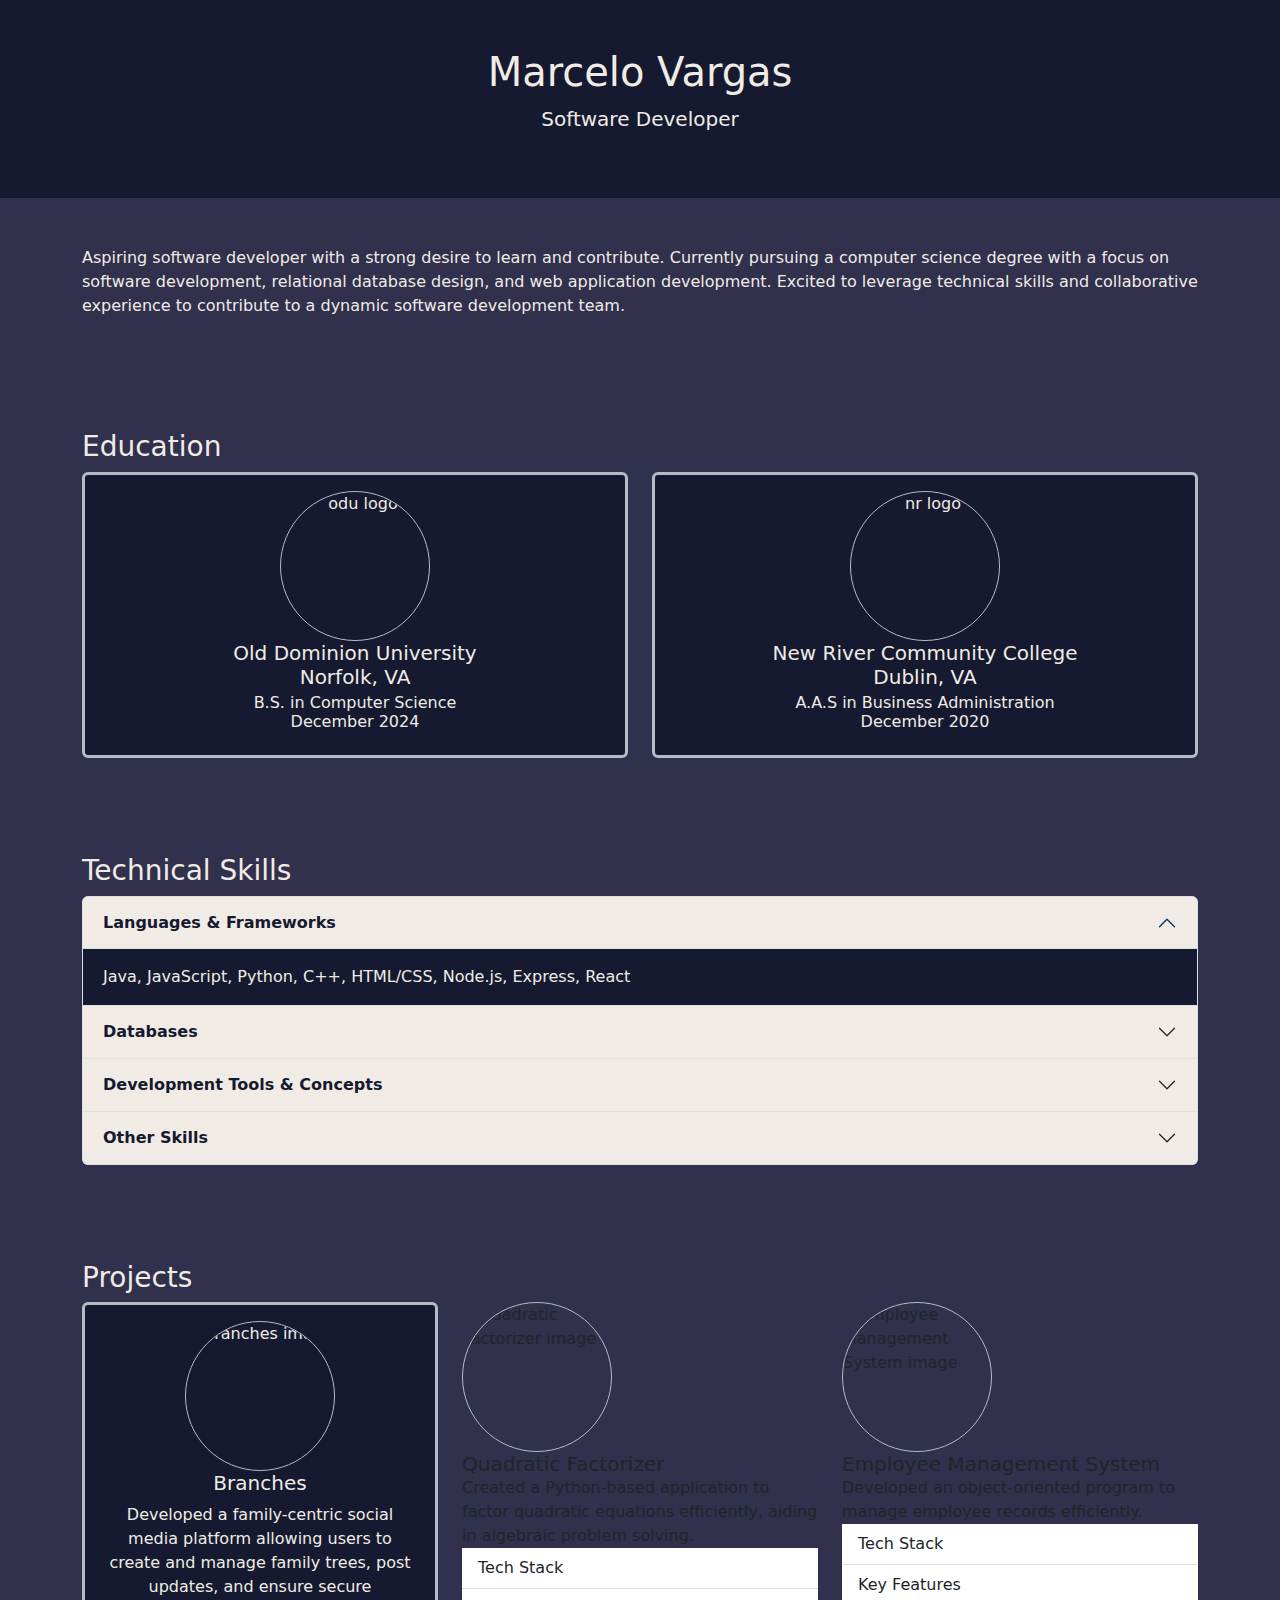
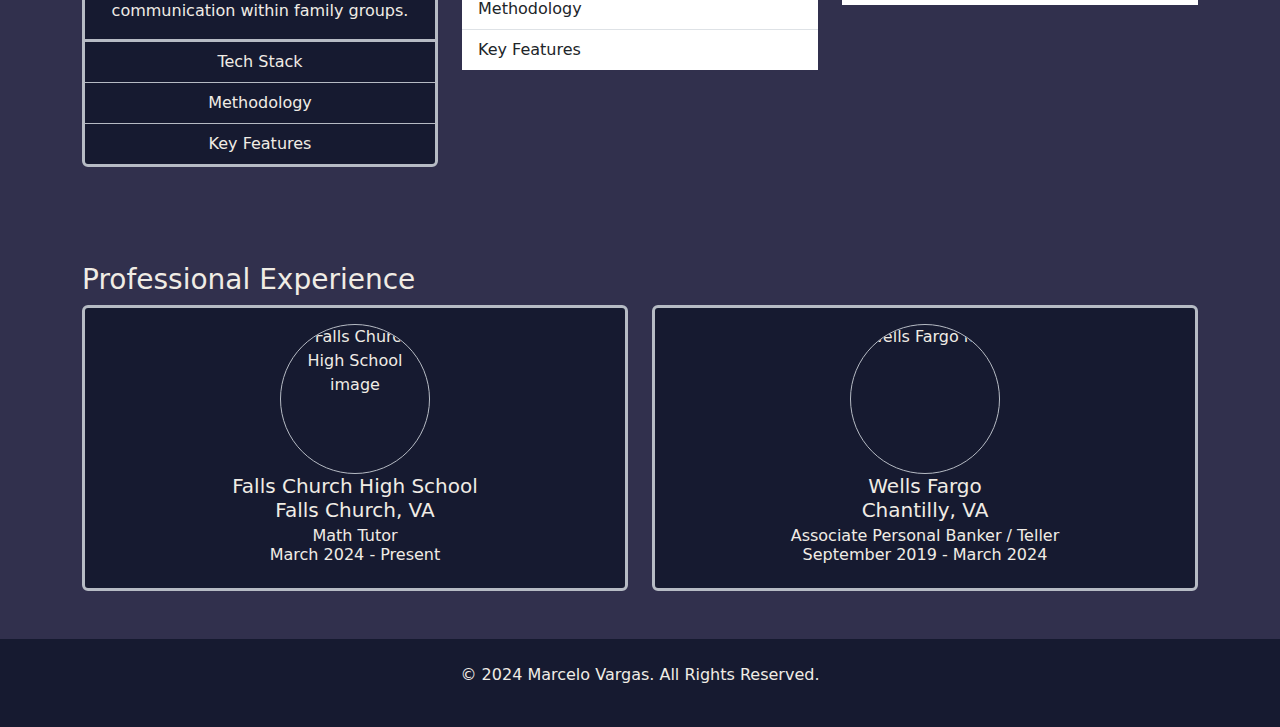
==== index.html @ 71ddfe41 "Add more of resume" ====
<!DOCTYPE html>
<html lang="en">
<head>
	<meta charset="UTF-8">
	<meta name="viewport" content="width=device-width, initial-scale=1.0">
	<title>Marcelo Vargas | Resume</title>
	<link href="https://cdn.jsdelivr.net/npm/bootstrap@5.3.0/dist/css/bootstrap.min.css" rel="stylesheet">
	<link rel="stylesheet" href="styles.css">
</head>
<body>

	<!--Header-->
	<header class="bg-dark-navy text-center py-5">
		<div class="container">
			<h1>Marcelo Vargas</h1>
			<p class="lead text-light-cream">Software Developer</p>
		</div>
	</header>

	<!--About Me-->
	<section id = "about" class = "bg-dark-gray-blue py-5">
		<div class = "container text-deep-blue">
			<p class = "text-light-cream">
				Aspiring software developer with a strong desire to learn and contribute.
				 Currently pursuing a computer science degree with a focus on software 
				 development, relational database design, and web application development. 
				 Excited to leverage technical skills and collaborative experience to 
				 contribute to a dynamic software development team.
			</p>
		</div>
	</section>

	<!--Education-->
	<section id = "Education" class = "bg-dark-gray-blue py-5">
		<div class = "container">
			<h3>Education</h3>
			<div class = "row">
				<div class = "col-md-6">
					<div class = "card card-border bg-dark-navy text-light-cream text-center">
						<div class = "card-body">
							<img src="assets/old-dominion.png.jpeg" class="circular-crop" alt="odu logo">
							<h5 class="card-title">Old Dominion University<br>Norfolk, VA</h5>
							<h6 class="card-subtitle mb-2">B.S. in Computer Science<br>December 2024</h6>
						</div>
					</div>
				</div>

				<div class = "col-md-6">
					<div class = "card card-border bg-dark-navy text-light-cream text-center">
						<div class = "card-body">
							<img src="assets/new-river.png" class="circular-crop" alt="nr logo">
							<h5 class="card-title">New River Community College<br>Dublin, VA</h5>
							<h6 class="card-subtitle mb-2">A.A.S in Business Administration<br>December 2020</h6>
						</div>
					</div>
				</div>

			</div>
		</div>
	</section>

	<!--Technical Skills-->
	<section id = "Technical Skills" class = "bg-dark-gray-blue py-5">
		<div class = "container">
			<h3>Technical Skills</h3>
			<div class="accordion" id="skillsAccordion">
				<!-- Accordion Item 1 -->
				<div class="accordion-item">
					<h2 class="accordion-header" id="headingLanguages">
						<button class="accordion-button" type="button" data-bs-toggle="collapse" data-bs-target="#collapseLanguages" aria-expanded="true" aria-controls="collapseLanguages">
							<strong>Languages & Frameworks</strong>
						</button>
					</h2>
				  <div id="collapseLanguages" class="accordion-collapse collapse show" aria-labelledby="headingLanguages">
					<div class="accordion-body">
					  Java, JavaScript, Python, C++, HTML/CSS, Node.js, Express, React
					</div>
				  </div>
				</div>
			  
				<!-- Accordion Item 2 -->
				<div class="accordion-item">
				  <h2 class="accordion-header" id="headingDatabases">
					<button class="accordion-button collapsed" type="button" data-bs-toggle="collapse" data-bs-target="#collapseDatabases" aria-expanded="false" aria-controls="collapseDatabases">
					  <strong>Databases</strong>
					</button>
				  </h2>
				  <div id="collapseDatabases" class="accordion-collapse collapse" aria-labelledby="headingDatabases">
					<div class="accordion-body">
					  SQL, PostgreSQL, Relational Database Design
					</div>
				  </div>
				</div>
			  
				<!-- Accordion Item 3 -->
				<div class="accordion-item">
				  <h2 class="accordion-header" id="headingTools">
					<button class="accordion-button collapsed" type="button" data-bs-toggle="collapse" data-bs-target="#collapseTools" aria-expanded="false" aria-controls="collapseTools">
					  <strong>Development Tools & Concepts</strong>
					</button>
				  </h2>
				  <div id="collapseTools" class="accordion-collapse collapse" aria-labelledby="headingTools">
					<div class="accordion-body">
					  Git, API Development, CRUD Operations, Object-Oriented Programming, Agile Development Process, Test Driven Development
					</div>
				  </div>
				</div>
			  
				<!-- Accordion Item 4 -->
				<div class="accordion-item">
				  <h2 class="accordion-header" id="headingOtherSkills">
					<button class="accordion-button collapsed" type="button" data-bs-toggle="collapse" data-bs-target="#collapseOtherSkills" aria-expanded="false" aria-controls="collapseOtherSkills">
					  <strong>Other Skills</strong>
					</button>
				  </h2>
				  <div id="collapseOtherSkills" class="accordion-collapse collapse" aria-labelledby="headingOtherSkills">
					<div class="accordion-body">
					  Data Structures & Algorithms, Software Design Patterns
					</div>
				  </div>
				</div>
			  </div>
			  
		</div>



	</section>

	<!--Projects-->
	<section id = "Projects" class = "bg-dark-gray-blue py-5">
		<div class = "container">
			<h3>Projects</h3>
			<div class = "row">
				<div class = "col-md-4">
					<div class="card bg-dark-navy card-border text-light-cream text-center">
						<div class="card-body">
							<img src="..." class = "circular-crop" alt="Branches image">
							<h5 class="card-title">Branches</h5>
							<p class="card-text">Developed a family-centric social media platform 
							allowing users to create and manage family trees, post updates, and 
							ensure secure communication within family groups.</p>
						</div>
						<ul class="list-group list-group-flush">
							<li class="list-group-item bg-dark-navy card-border text-light-cream">Tech Stack</li>
							<li class="list-group-item bg-dark-navy card-border text-light-cream">Methodology</li>
							<li class="list-group-item bg-dark-navy card-border text-light-cream">Key Features</li>
						</ul>
					</div>
				</div>

				<div class = "col-md-4">
					<img src="..." class="card-img-top circular-crop" alt="Quadratic Factorizer image">
					<div class="card-body">
						<h5 class="card-title">Quadratic Factorizer</h5>
						<p class="card-text">Created a Python-based application to factor quadratic 
						equations efficiently, aiding in algebraic problem solving.</p>
					</div>
					<ul class="list-group list-group-flush">
						<li class="list-group-item">Tech Stack</li>
						<li class="list-group-item">Methodology</li>
						<li class="list-group-item">Key Features</li>
					</ul>
				</div>

				<div class = "col-md-4">
					<img src="..." class="card-img-top circular-crop" alt="Employee Management System image">
					<div class="card-body">
						<h5 class="card-title">Employee Management System</h5>
						<p class="card-text">Developed an object-oriented program to manage employee records 
						efficiently.</p>
					</div>
					<ul class="list-group list-group-flush">
						<li class="list-group-item">Tech Stack</li>
						<li class="list-group-item">Key Features</li>
					</ul>
				</div>

			</div>
		</div>
	</section>

	<!--Professional Experience-->
	<section id = "Professional Experience" class = "bg-dark-gray-blue py-5">
		<div class = "container">
			<h3>Professional Experience</h3>
			<div class = "row">
				<div class = "col-md-6">
					<div class = "card card-border bg-dark-navy text-light-cream text-center">
						<div class = "card-body">
							<img src="assets/falls-church.jpg" class="circular-crop" alt="Falls Church High School image">
							<h5 class="card-title">Falls Church High School<br>Falls Church, VA</h5>
							<h6 class="card-subtitle mb-2">Math Tutor<br>March 2024 - Present</h6>
						</div>
					</div>
				</div>

				<div class = "col-md-6">
					<div class = "card card-border bg-dark-navy text-light-cream text-center">
						<div class = "card-body">
							<img src="assets/wells-fargo.svg.png" class="circular-crop" alt="Wells Fargo logo">
							<h5 class="card-title">Wells Fargo<br>Chantilly, VA</h5>
							<h6 class="card-subtitle mb-2">Associate Personal Banker / Teller<br>September 2019 - March 2024</h6>
						</div>
					</div>
				</div>

			</div>
		</div>
	</section>

	<!--Additional Skills-->

	<!-- Footer -->
	<footer class=" bg-dark-navy text-light-cream text-center py-4">
		<p>&copy; 2024 Marcelo Vargas. All Rights Reserved.</p>
	</footer>

	<script src="https://cdn.jsdelivr.net/npm/bootstrap@5.3.0/dist/js/bootstrap.bundle.min.js"></script>
</body>
</html>
---- styles.css ----
:root {
  --dark-navy: #161A30;
  --dark-gray-blue: #31304D;
  --soft-gray: #B6BBC4;
  --light-cream: #F0ECE5;
}

/* Background Colors */
.bg-dark-navy { background-color: var(--dark-navy) !important; }
.bg-dark-gray-blue { background-color: var(--dark-gray-blue) !important; }

/* Text Colors */
.text-soft-gray { color: var(--soft-gray) !important; }
.text-light-cream { color: var(--light-cream) !important; }

/* Border Colors */
.border-soft-gray { border-color: var(--soft-gray) !important; }

/* Buttons */
.btn-dark-navy {
  background-color: var(--dark-navy);
  color: var(--light-cream);
  border: none;
}
.btn-dark-navy:hover {
  background-color: var(--dark-gray-blue);
  color: var(--light-cream);
}


.circular-crop {
  width: 150px; /* Set the desired size */
  height: 150px; /* Must match the width for a circle */
  border-radius: 50%; /* Makes it circular */
  overflow: hidden; /* Ensures the cropped part is hidden */
  object-fit: cover; /* Makes the image fill the container proportionally */
  display: inline-block; /* Ensures proper alignment */
  border: 1px solid #B6BBC4;
}

.card-border {
  border: 3px solid #B6BBC4;
}

h1 {
  color: var(--light-cream)
}

h3 {
  color: var(--light-cream);
}

/* Inactive accordion header (collapsed) */
.accordion-button.collapsed {
  background-color: var(--light-cream); /* Dark gray-blue */
  color: var(--dark-navy); /* Light cream for text */
  border: none;
}

/* Active accordion header (expanded) */
.accordion-button:not(.collapsed) {
  background-color: var(--light-cream); /* Soft gray */
  color: var(--dark-navy); /* Dark navy for contrast */
  border: none;
}

/* Accordion content (body) background */
.accordion-collapse {
  background-color: var(--dark-navy); /* Dark navy */
}

/* Accordion body text styling */
.accordion-body {
  color: var(--light-cream); /* Light cream for text */
}
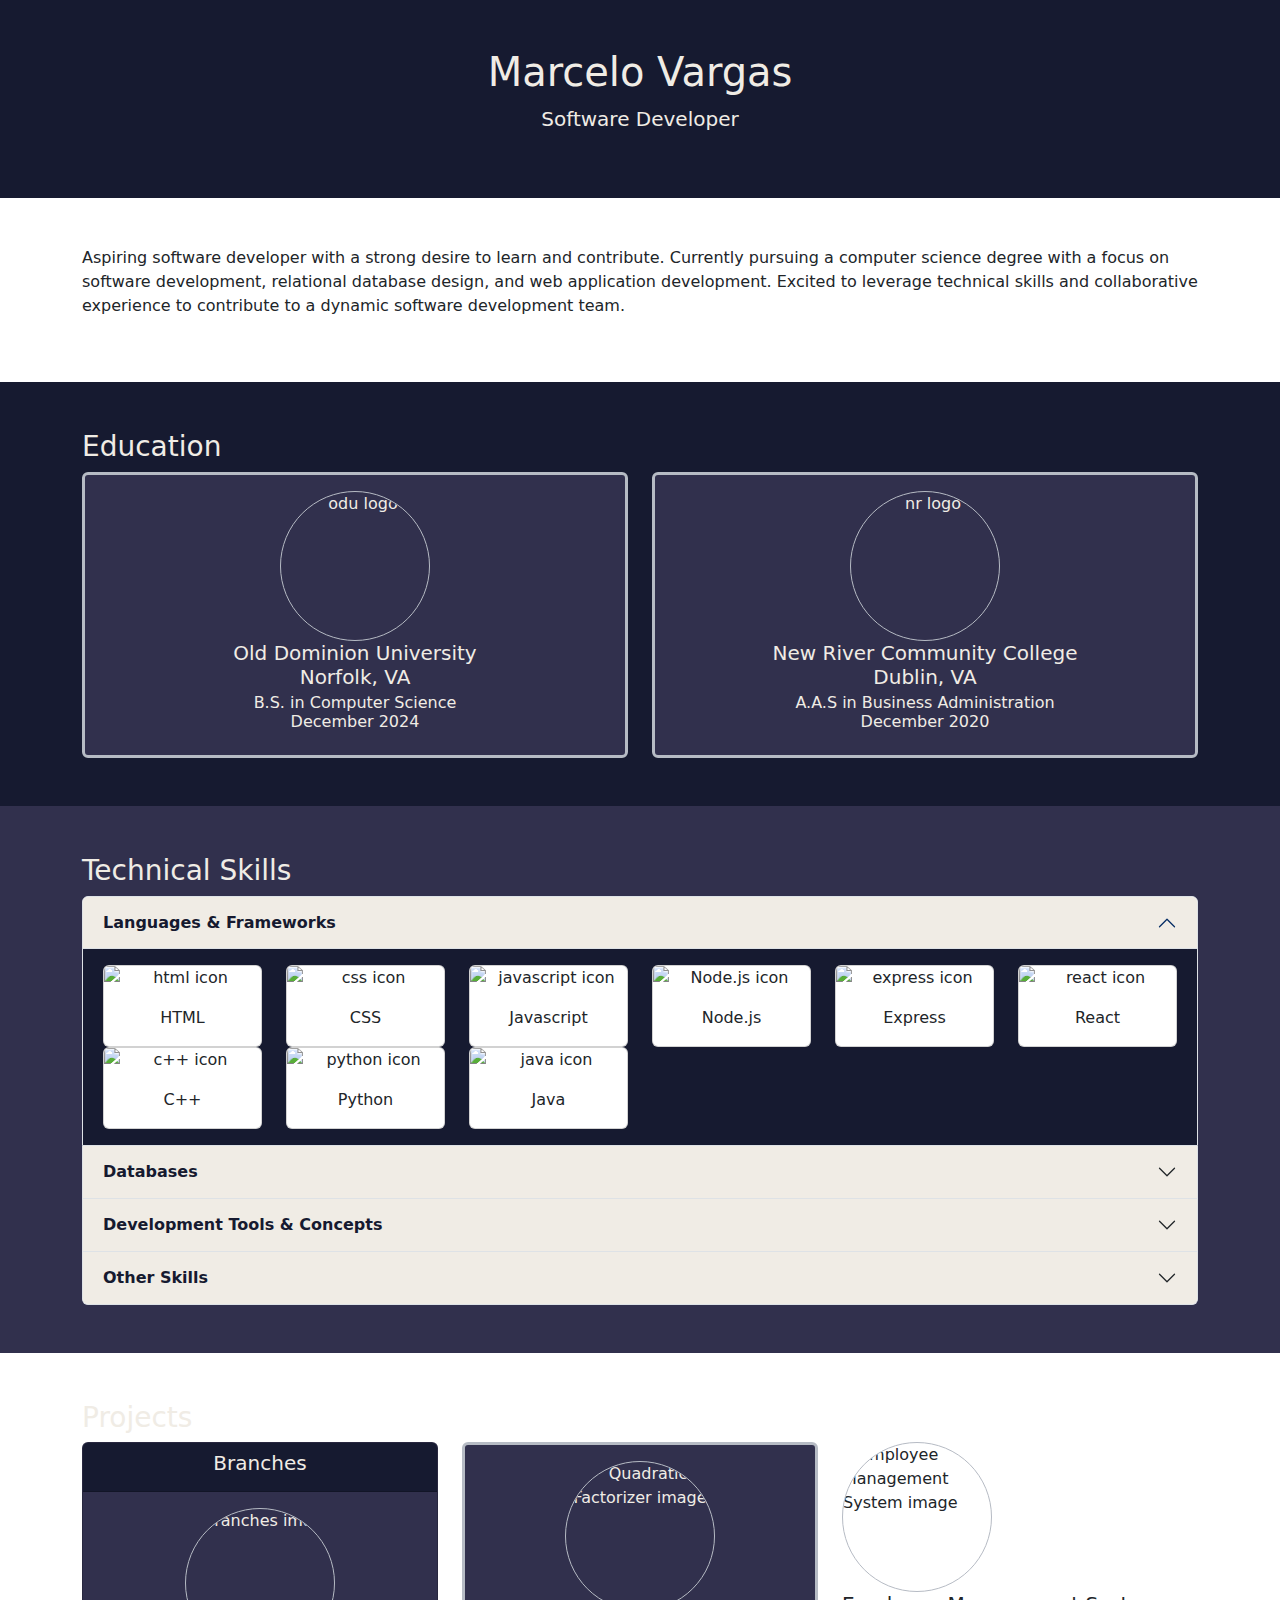
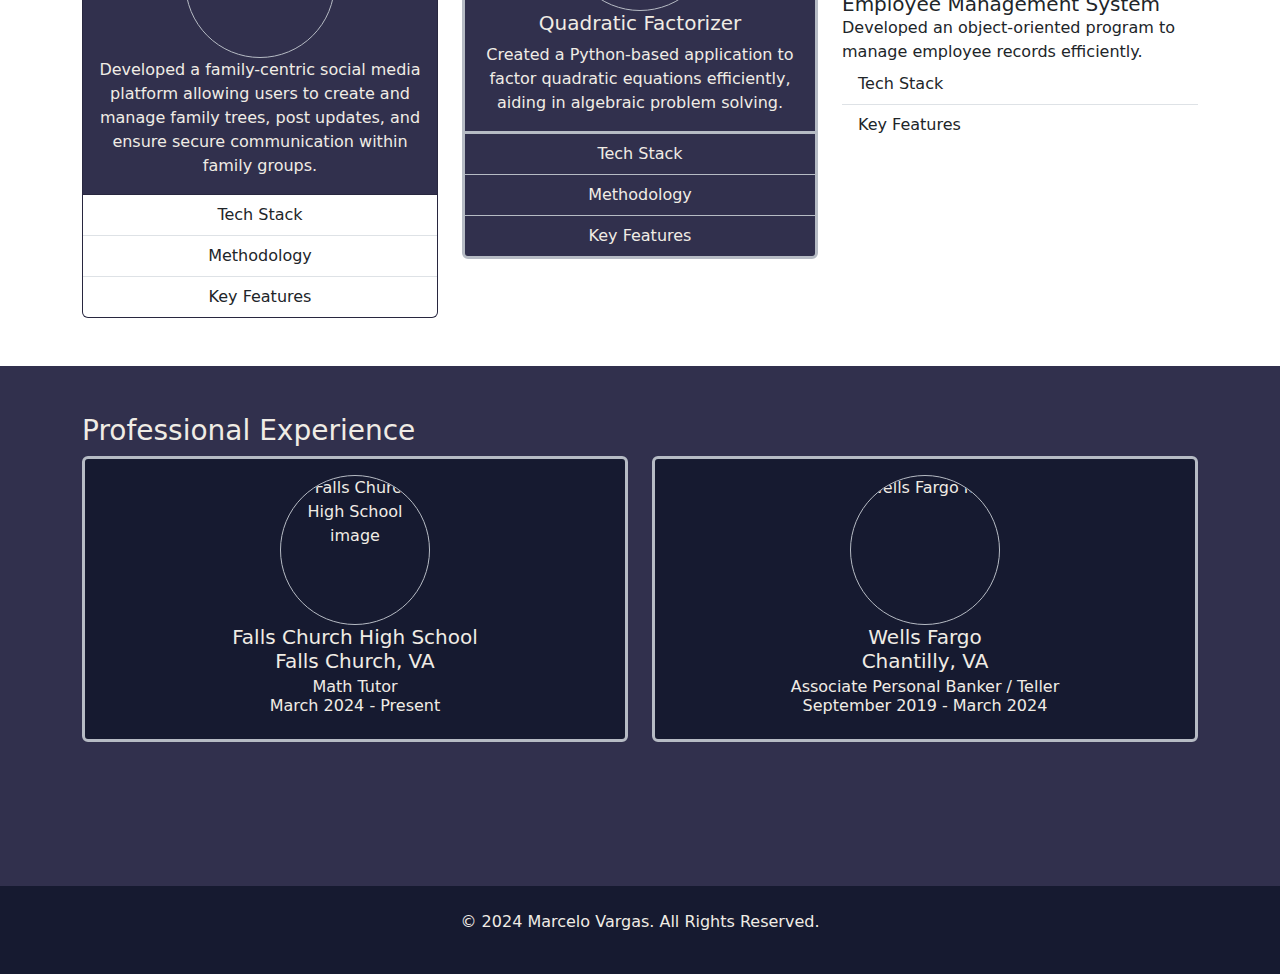
==== commit b3aa0a7c: "Test col for working on mobile" ====
--- a/index.html
+++ b/index.html
@@ -18,9 +18,9 @@
 	</header>
 
 	<!--About Me-->
-	<section id = "about" class = "bg-dark-gray-blue py-5">
-		<div class = "container text-deep-blue">
-			<p class = "text-light-cream">
+	<section id = "about" class = "bg-light-cream py-5">
+		<div class = "container">
+			<p class = "text-dark-navy">
 				Aspiring software developer with a strong desire to learn and contribute.
 				 Currently pursuing a computer science degree with a focus on software 
 				 development, relational database design, and web application development. 
@@ -31,12 +31,12 @@
 	</section>
 
 	<!--Education-->
-	<section id = "Education" class = "bg-dark-gray-blue py-5">
+	<section id = "Education" class = "bg-dark-navy py-5">
 		<div class = "container">
 			<h3>Education</h3>
 			<div class = "row">
 				<div class = "col-md-6">
-					<div class = "card card-border bg-dark-navy text-light-cream text-center">
+					<div class = "card card-border bg-dark-gray-blue text-light-cream text-center">
 						<div class = "card-body">
 							<img src="assets/old-dominion.png.jpeg" class="circular-crop" alt="odu logo">
 							<h5 class="card-title">Old Dominion University<br>Norfolk, VA</h5>
@@ -46,7 +46,7 @@
 				</div>
 
 				<div class = "col-md-6">
-					<div class = "card card-border bg-dark-navy text-light-cream text-center">
+					<div class = "card card-border bg-dark-gray-blue text-light-cream text-center">
 						<div class = "card-body">
 							<img src="assets/new-river.png" class="circular-crop" alt="nr logo">
 							<h5 class="card-title">New River Community College<br>Dublin, VA</h5>
@@ -72,8 +72,83 @@
 						</button>
 					</h2>
 				  <div id="collapseLanguages" class="accordion-collapse collapse show" aria-labelledby="headingLanguages">
-					<div class="accordion-body">
-					  Java, JavaScript, Python, C++, HTML/CSS, Node.js, Express, React
+					<div class="accordion-body text-center">
+						<div class = "row">
+							<div class = "col-2">
+								<div class="card h-100">
+									<img src="assets/html.webp" class="card-img-top" alt="html icon">
+									<div class="card-body">
+									  <p class="card-text">HTML</p>
+									</div>
+								  </div>
+							</div>
+							<div class = "col-2">
+								<div class="card h-100">
+									<img src="assets/css.png" class="card-img-top" alt="css icon">
+									<div class="card-body">
+									  <p class="card-text">CSS</p>
+									</div>
+								  </div>
+							</div>
+							<div class = "col-2">
+								<div class="card h-100">
+									<img src="assets/javascript.webp" class="card-img-top" alt="javascript icon">
+									<div class="card-body">
+									  <p class="card-text">Javascript</p>
+									</div>
+								  </div>
+							</div>
+							<div class = "col-2">
+								<div class="card h-100">
+									<img src="assets/node-js.webp" class="card-img-top" alt="Node.js icon">
+									<div class="card-body">
+									  <p class="card-text">Node.js</p>
+									</div>
+								  </div>
+							</div>
+							<div class = "col-2">
+								<div class="card h-100">
+									<img src="assets/express-js.png" class="card-img-top" alt="express icon">
+									<div class="card-body">
+									  <p class="card-text">Express</p>
+									</div>
+								  </div>
+							</div>
+							<div class = "col-2">
+								<div class="card h-100">
+									<img src="assets/react.svg.png" class="card-img-top" alt="react icon">
+									<div class="card-body">
+									  <p class="card-text">React</p>
+									</div>
+								  </div>
+							</div>
+						</div>
+						<div class = "row">
+							<div class = "col-2">
+								<div class="card h-100">
+									<img src="assets/cpp.png" class="card-img-top" alt="c++ icon">
+									<div class="card-body">
+									  <p class="card-text">C++</p>
+									</div>
+								  </div>
+							</div>
+							<div class = "col-2">
+								<div class="card h-100">
+									<img src="assets/python.webp" class="card-img-top" alt="python icon">
+									<div class="card-body">
+									  <p class="card-text">Python</p>
+									</div>
+								  </div>
+							</div>
+							<div class = "col-2">
+								<div class="card h-100">
+									<img src="assets/java.png" class="card-img-top" alt="java icon">
+									<div class="card-body">
+									  <p class="card-text">Java</p>
+									</div>
+								  </div>
+							</div>
+						</div>
 					</div>
 				  </div>
 				</div>
@@ -128,39 +203,42 @@
 	</section>
 
 	<!--Projects-->
-	<section id = "Projects" class = "bg-dark-gray-blue py-5">
-		<div class = "container">
-			<h3>Projects</h3>
+	<section id = "Projects" class = "bg-light-cream py-5">
+		<div class = "container">
+			<h3 class = "project-h3">Projects</h3>
 			<div class = "row">
 				<div class = "col-md-4">
-					<div class="card bg-dark-navy card-border text-light-cream text-center">
+					<div class="card bg-dark-gray-blue text-light-cream text-center">
+						<div class="card-header bg-dark-navy"><h5 class="card-title">Branches</h5></div>
 						<div class="card-body">
 							<img src="..." class = "circular-crop" alt="Branches image">
-							<h5 class="card-title">Branches</h5>
 							<p class="card-text">Developed a family-centric social media platform 
 							allowing users to create and manage family trees, post updates, and 
 							ensure secure communication within family groups.</p>
 						</div>
 						<ul class="list-group list-group-flush">
-							<li class="list-group-item bg-dark-navy card-border text-light-cream">Tech Stack</li>
-							<li class="list-group-item bg-dark-navy card-border text-light-cream">Methodology</li>
-							<li class="list-group-item bg-dark-navy card-border text-light-cream">Key Features</li>
+							<li class="list-group-item">Tech Stack</li>
+							<li class="list-group-item">Methodology</li>
+							<li class="list-group-item">Key Features</li>
 						</ul>
 					</div>
 				</div>
 
 				<div class = "col-md-4">
-					<img src="..." class="card-img-top circular-crop" alt="Quadratic Factorizer image">
-					<div class="card-body">
-						<h5 class="card-title">Quadratic Factorizer</h5>
-						<p class="card-text">Created a Python-based application to factor quadratic 
-						equations efficiently, aiding in algebraic problem solving.</p>
-					</div>
-					<ul class="list-group list-group-flush">
-						<li class="list-group-item">Tech Stack</li>
-						<li class="list-group-item">Methodology</li>
-						<li class="list-group-item">Key Features</li>
-					</ul>
+					<div class="card bg-dark-gray-blue card-border text-light-cream text-center">
+						<div class="card-body">
+							<img src="..." class="circular-crop" alt="Quadratic Factorizer image">
+							<h5 class="card-title">Quadratic Factorizer</h5>
+							<p class="card-text">Created a Python-based application to factor quadratic 
+							equations efficiently, aiding in algebraic problem solving.</p>
+						</div>
+						<ul class="list-group list-group-flush">
+							<li class="list-group-item bg-dark-gray-blue card-border text-light-cream">Tech Stack</li>
+							<li class="list-group-item bg-dark-gray-blue card-border text-light-cream">Methodology</li>
+							<li class="list-group-item bg-dark-gray-blue card-border text-light-cream">Key Features</li>
+						</ul>
+					</div>
+					
 				</div>
 
 				<div class = "col-md-4">
@@ -210,6 +288,9 @@
 	</section>
 
 	<!--Additional Skills-->
+	<section id = "Additional Skills" class = "bg-dark-gray-blue py-5">
+
+	</section>
 
 	<!-- Footer -->
 	<footer class=" bg-dark-navy text-light-cream text-center py-4">
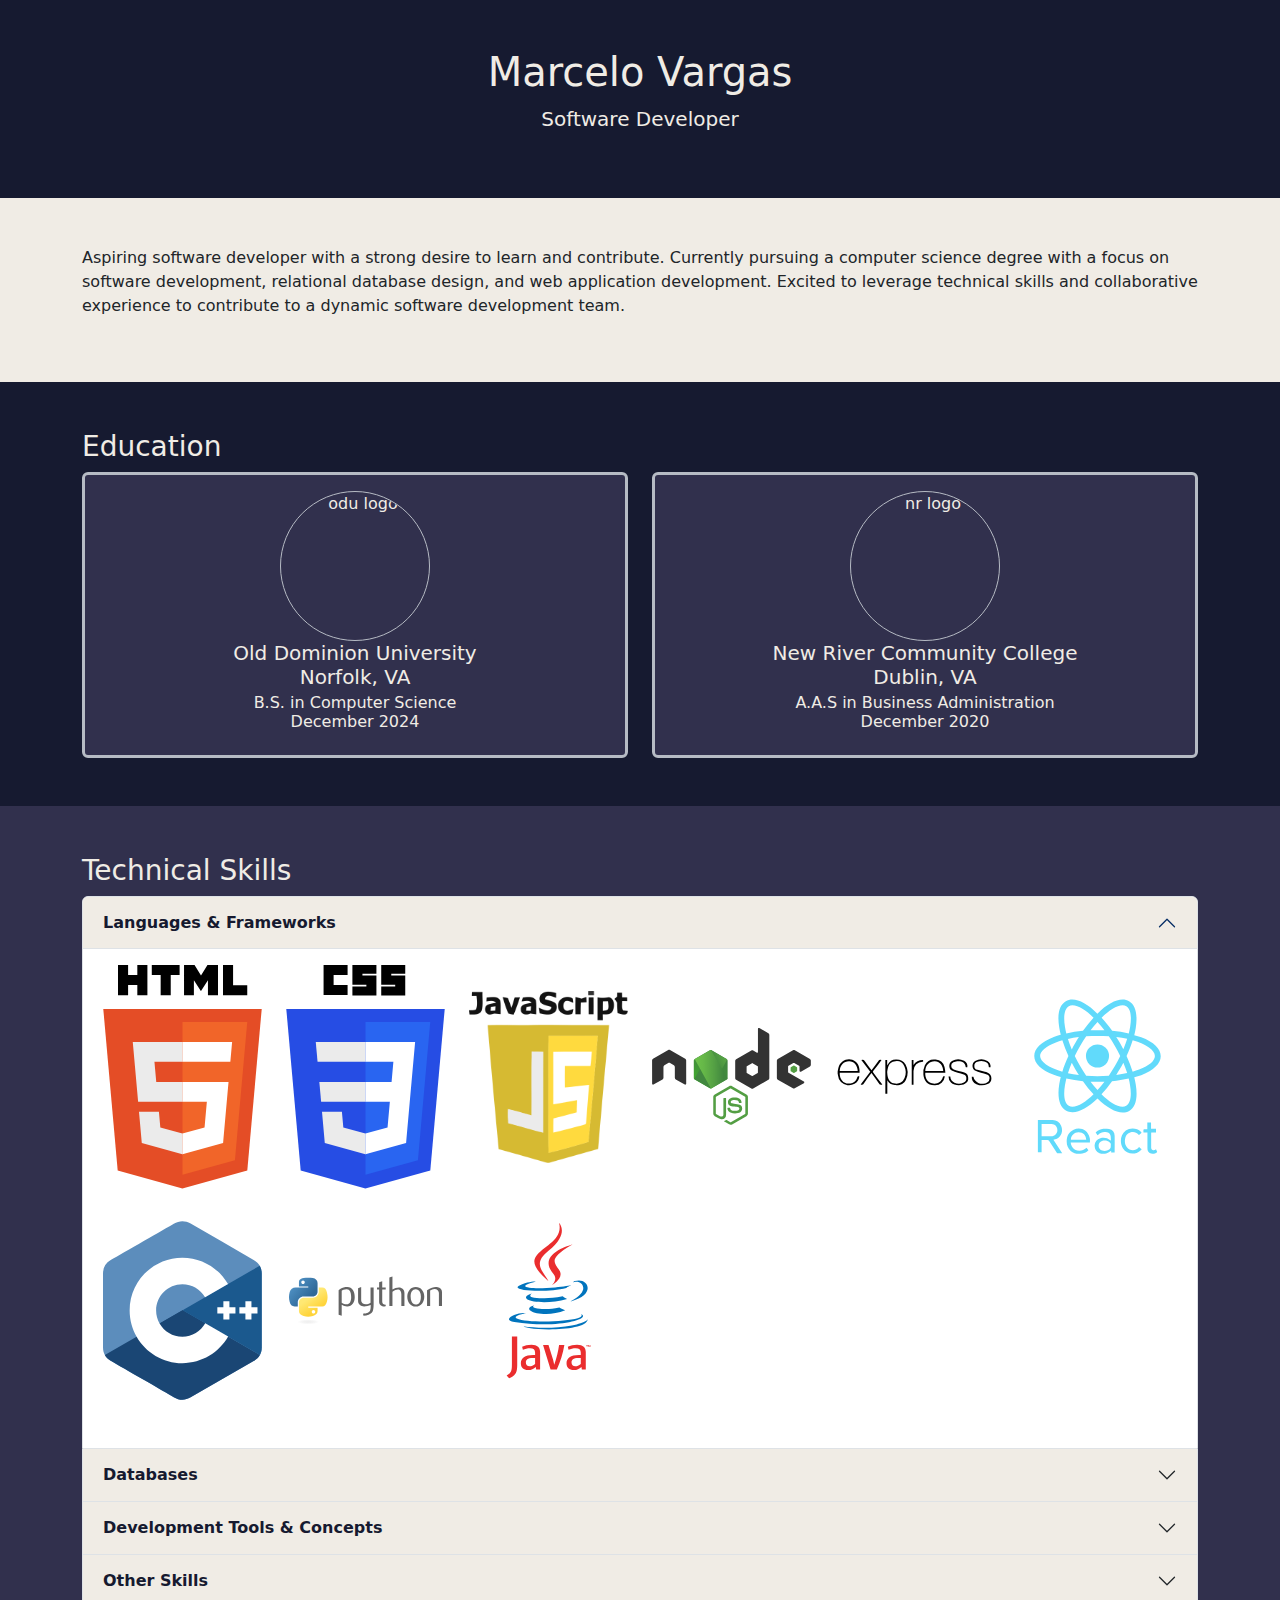
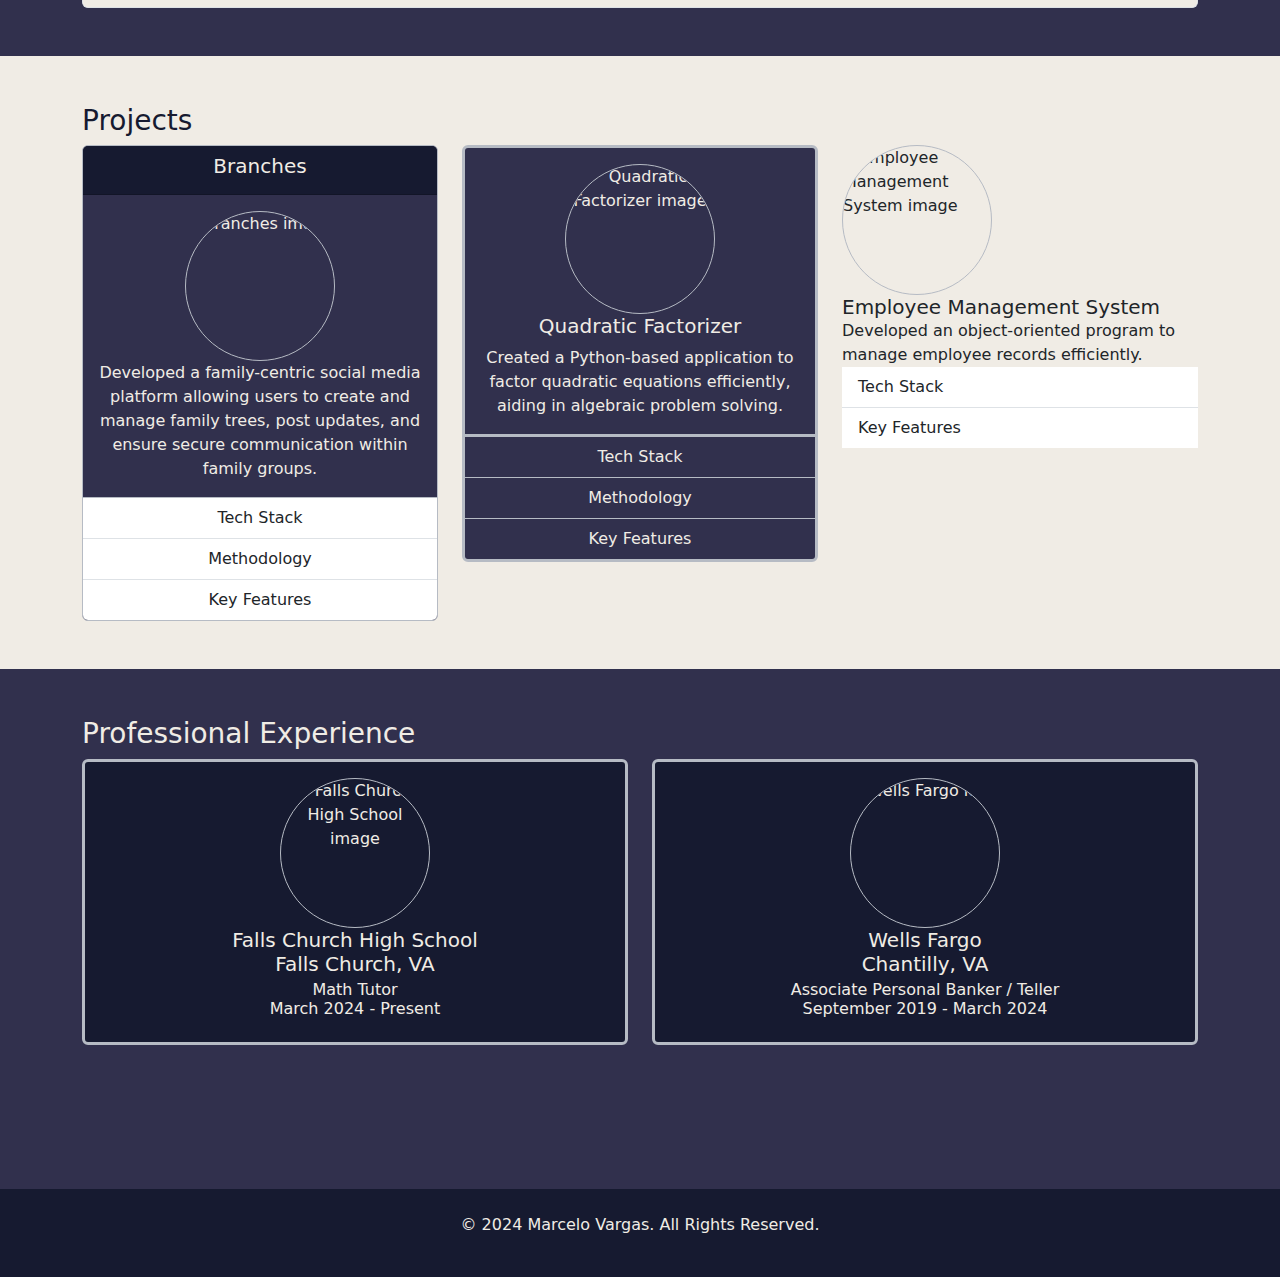
==== commit 24eb6d75: "Update Technical Skills section" ====
--- a/index.html
+++ b/index.html
@@ -74,77 +74,77 @@
 				  <div id="collapseLanguages" class="accordion-collapse collapse show" aria-labelledby="headingLanguages">
 					<div class="accordion-body text-center">
 						<div class = "row">
-							<div class = "col-2">
+							<div class = "col-4 col-md-2 d-flex align-items-center justify-content-center">
+								<div class="card">
+									<img src="assets/skills/html.svg" class="card-img-top" alt="html icon">
+									<div class="card-body">
+									  
+									</div>
+								  </div>
+							</div>
+							<div class = "col-4 col-md-2 d-flex align-items-center justify-content-center">
+								<div class="card">
+									<img src="assets/skills/css.svg" class="card-img-top" alt="css icon">
+									<div class="card-body">
+									  
+									</div>
+								  </div>
+							</div>
+							<div class = "col-4 col-md-2 d-flex align-items-center justify-content-center">
+								<div class="card">
+									<img src="assets/skills/javascript.png" class="card-img-top" alt="javascript icon">
+									<div class="card-body">
+									  
+									</div>
+								  </div>
+							</div>
+							<div class = "col-4 col-md-2 d-flex align-items-center justify-content-center">
+								<div class="card">
+									<img src="assets/skills/nodejs.svg" class="card-img-top" alt="Node.js icon">
+									<div class="card-body">
+									  
+									</div>
+								  </div>
+							</div>
+							<div class = "col-4 col-md-2 d-flex align-items-center justify-content-center">
+								<div class="card">
+									<img src="assets/skills/expressjs.svg" class="card-img-top" alt="express icon">
+									<div class="card-body">
+									  
+									</div>
+								  </div>
+							</div>
+							<div class = "col-4 col-md-2 d-flex align-items-center justify-content-center">
+								<div class="card">
+									<img src="assets/skills/reactjs.svg" class="card-img-top" alt="react icon">
+									<div class="card-body">
+									  
+									</div>
+								  </div>
+							</div>
+						</div>
+						<div class = "row">
+							<div class = "col-4 col-md-2">
 								<div class="card h-100">
-									<img src="assets/html.webp" class="card-img-top" alt="html icon">
-									<div class="card-body">
-									  <p class="card-text">HTML</p>
-									</div>
-								  </div>
-							</div>
-							<div class = "col-2">
+									<img src="assets/skills/cpp.svg" class="card-img-top" alt="c++ icon">
+									<div class="card-body">
+									  
+									</div>
+								  </div>
+							</div>
+							<div class = "col-4 col-md-2">
 								<div class="card h-100">
-									<img src="assets/css.png" class="card-img-top" alt="css icon">
-									<div class="card-body">
-									  <p class="card-text">CSS</p>
-									</div>
-								  </div>
-							</div>
-							<div class = "col-2">
+									<img src="assets/skills/python.svg" class="card-img-top" alt="python icon">
+									<div class="card-body">
+									  
+									</div>
+								  </div>
+							</div>
+							<div class = "col-4 col-md-2">
 								<div class="card h-100">
-									<img src="assets/javascript.webp" class="card-img-top" alt="javascript icon">
-									<div class="card-body">
-									  <p class="card-text">Javascript</p>
-									</div>
-								  </div>
-							</div>
-							<div class = "col-2">
-								<div class="card h-100">
-									<img src="assets/node-js.webp" class="card-img-top" alt="Node.js icon">
-									<div class="card-body">
-									  <p class="card-text">Node.js</p>
-									</div>
-								  </div>
-							</div>
-							<div class = "col-2">
-								<div class="card h-100">
-									<img src="assets/express-js.png" class="card-img-top" alt="express icon">
-									<div class="card-body">
-									  <p class="card-text">Express</p>
-									</div>
-								  </div>
-							</div>
-							<div class = "col-2">
-								<div class="card h-100">
-									<img src="assets/react.svg.png" class="card-img-top" alt="react icon">
-									<div class="card-body">
-									  <p class="card-text">React</p>
-									</div>
-								  </div>
-							</div>
-						</div>
-						<div class = "row">
-							<div class = "col-2">
-								<div class="card h-100">
-									<img src="assets/cpp.png" class="card-img-top" alt="c++ icon">
-									<div class="card-body">
-									  <p class="card-text">C++</p>
-									</div>
-								  </div>
-							</div>
-							<div class = "col-2">
-								<div class="card h-100">
-									<img src="assets/python.webp" class="card-img-top" alt="python icon">
-									<div class="card-body">
-									  <p class="card-text">Python</p>
-									</div>
-								  </div>
-							</div>
-							<div class = "col-2">
-								<div class="card h-100">
-									<img src="assets/java.png" class="card-img-top" alt="java icon">
-									<div class="card-body">
-									  <p class="card-text">Java</p>
+									<img src="assets/skills/java.svg" class="card-img-top" alt="java icon">
+									<div class="card-body">
+									  
 									</div>
 								  </div>
 							</div>
@@ -162,7 +162,43 @@
 				  </h2>
 				  <div id="collapseDatabases" class="accordion-collapse collapse" aria-labelledby="headingDatabases">
 					<div class="accordion-body">
-					  SQL, PostgreSQL, Relational Database Design
+
+					  <div class = "row">
+							<div class = "col-4 col-md-2 d-flex align-items-center justify-content-center">
+								<div class="card">
+									<img src="assets/skills/sql.svg" class="card-img-top" alt="sql icon">
+                    <div class="card-body">
+                      
+                    </div>
+								  </div>
+							</div>
+							<div class = "col-4 col-md-2 d-flex align-items-center justify-content-center">
+								<div class="card">
+									<img src="assets/skills/mysql.svg" class="card-img-top" alt="mysql icon">
+                    <div class="card-body">
+                      
+                    </div>
+								  </div>
+							</div>
+							<div class = "col-4 col-md-2 d-flex align-items-center justify-content-center">
+								<div class="card">
+									<img src="assets/skills/postgres.svg" class="card-img-top" alt="postgres icon">
+                    <div class="card-body">
+                      
+                    </div>
+								  </div>
+							</div>
+							<div class = "col-4 col-md-2 d-flex align-items-center justify-content-center">
+								<div class="card">
+									<img src="assets/skills/rdd.png" class="card-img-top" alt="relational database icon">
+                    <div class="card-body">
+                      
+                    </div>
+								  </div>
+							</div>
+							
+						</div>
+
 					</div>
 				  </div>
 				</div>
@@ -176,8 +212,10 @@
 				  </h2>
 				  <div id="collapseTools" class="accordion-collapse collapse" aria-labelledby="headingTools">
 					<div class="accordion-body">
+            <p>
 					  Git, API Development, CRUD Operations, Object-Oriented Programming, Agile Development Process, Test Driven Development
-					</div>
+            </p>
+          </div>
 				  </div>
 				</div>
 			  
@@ -190,7 +228,9 @@
 				  </h2>
 				  <div id="collapseOtherSkills" class="accordion-collapse collapse" aria-labelledby="headingOtherSkills">
 					<div class="accordion-body">
+            <p>
 					  Data Structures & Algorithms, Software Design Patterns
+            c</p>
 					</div>
 				  </div>
 				</div>
--- a/styles.css
+++ b/styles.css
@@ -8,6 +8,7 @@
 /* Background Colors */
 .bg-dark-navy { background-color: var(--dark-navy) !important; }
 .bg-dark-gray-blue { background-color: var(--dark-gray-blue) !important; }
+.bg-light-cream {background-color: var(--light-cream) !important; }
 
 /* Text Colors */
 .text-soft-gray { color: var(--soft-gray) !important; }
@@ -38,9 +39,21 @@
   border: 1px solid #B6BBC4;
 }
 
+/* Global card styling (applies to all cards unless overridden) */
+.card {
+  border: 1px solid #B6BBC4;
+}
+
+/* Optional additional styling for specific cards */
 .card-border {
   border: 3px solid #B6BBC4;
 }
+
+/* Remove borders for cards inside the accordion */
+.accordion .card {
+  border: none !important;
+}
+
 
 h1 {
   color: var(--light-cream)
@@ -48,6 +61,10 @@
 
 h3 {
   color: var(--light-cream);
+}
+
+.project-h3 {
+  color: var(--dark-navy);
 }
 
 /* Inactive accordion header (collapsed) */
@@ -66,7 +83,7 @@
 
 /* Accordion content (body) background */
 .accordion-collapse {
-  background-color: var(--dark-navy); /* Dark navy */
+  background-color: white; /* Dark navy */
 }
 
 /* Accordion body text styling */
@@ -74,3 +91,7 @@
   color: var(--light-cream); /* Light cream for text */
 }
 
+.accordion-body p {
+  color: #161A30 !important;
+}
+
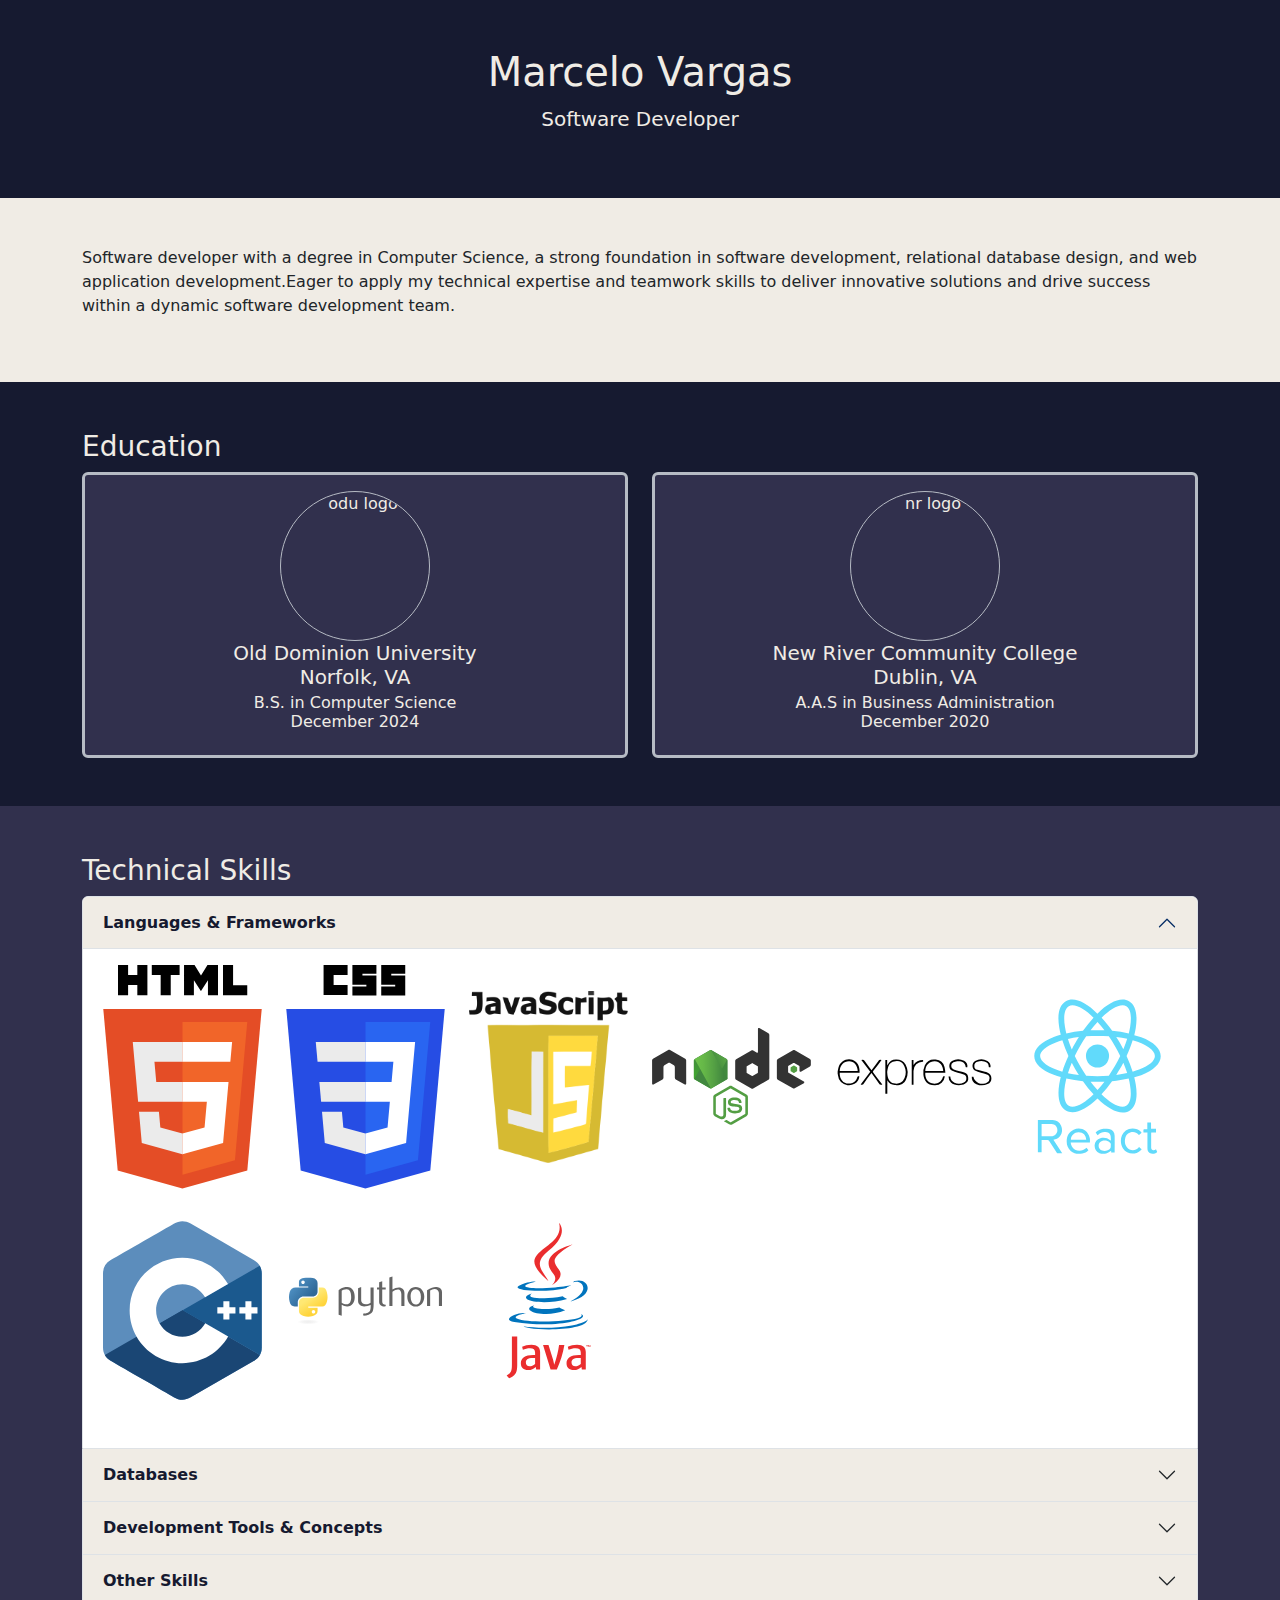
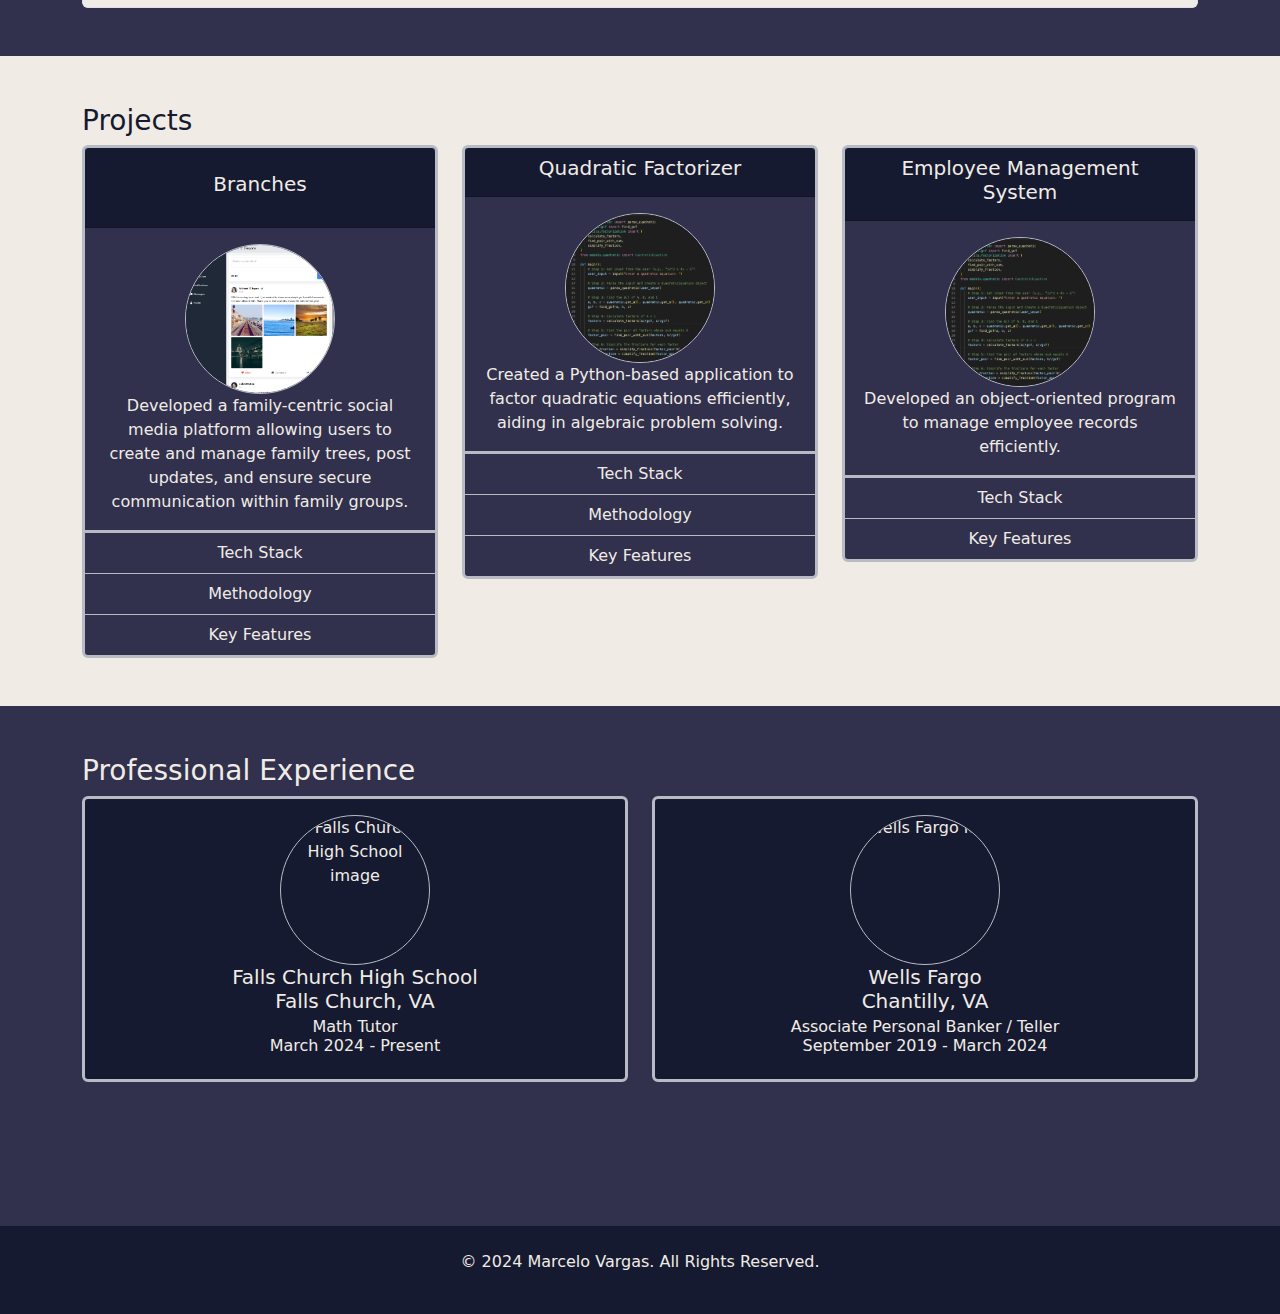
==== commit 4a9d3e75: "Update projects. Update About Me." ====
--- a/index.html
+++ b/index.html
@@ -21,11 +21,10 @@
 	<section id = "about" class = "bg-light-cream py-5">
 		<div class = "container">
 			<p class = "text-dark-navy">
-				Aspiring software developer with a strong desire to learn and contribute.
-				 Currently pursuing a computer science degree with a focus on software 
-				 development, relational database design, and web application development. 
-				 Excited to leverage technical skills and collaborative experience to 
-				 contribute to a dynamic software development team.
+				Software developer with a degree in Computer Science, a strong foundation in software development, 
+        relational database design, and web application development.Eager to apply my technical expertise 
+        and teamwork skills to deliver innovative solutions and drive success within a dynamic software 
+        development team.
 			</p>
 		</div>
 	</section>
@@ -248,29 +247,13 @@
 			<h3 class = "project-h3">Projects</h3>
 			<div class = "row">
 				<div class = "col-md-4">
-					<div class="card bg-dark-gray-blue text-light-cream text-center">
-						<div class="card-header bg-dark-navy"><h5 class="card-title">Branches</h5></div>
+					<div class="card bg-dark-gray-blue card-border text-light-cream text-center">
+						<div class="card-header bg-dark-navy "><h5 class="card-title">Branches<br></h5></div>
 						<div class="card-body">
-							<img src="..." class = "circular-crop" alt="Branches image">
+							<img src="assets/projects/branches.png" class = "circular-crop" alt="Branches image">
 							<p class="card-text">Developed a family-centric social media platform 
 							allowing users to create and manage family trees, post updates, and 
 							ensure secure communication within family groups.</p>
-						</div>
-						<ul class="list-group list-group-flush">
-							<li class="list-group-item">Tech Stack</li>
-							<li class="list-group-item">Methodology</li>
-							<li class="list-group-item">Key Features</li>
-						</ul>
-					</div>
-				</div>
-
-				<div class = "col-md-4">
-					<div class="card bg-dark-gray-blue card-border text-light-cream text-center">
-						<div class="card-body">
-							<img src="..." class="circular-crop" alt="Quadratic Factorizer image">
-							<h5 class="card-title">Quadratic Factorizer</h5>
-							<p class="card-text">Created a Python-based application to factor quadratic 
-							equations efficiently, aiding in algebraic problem solving.</p>
 						</div>
 						<ul class="list-group list-group-flush">
 							<li class="list-group-item bg-dark-gray-blue card-border text-light-cream">Tech Stack</li>
@@ -278,20 +261,43 @@
 							<li class="list-group-item bg-dark-gray-blue card-border text-light-cream">Key Features</li>
 						</ul>
 					</div>
+				</div>
+
+				<div class = "col-md-4">
+					<div class="card bg-dark-gray-blue card-border text-light-cream text-center">
+						<div class="card-header bg-dark-navy h-25"><h5 class="card-title">Quadratic Factorizer</h5></div>
+            <div class="card-body">
+              
+							
+              <img src="assets/projects/quad-fact.png" class="circular-crop" alt="Quadratic Factorizer image">
+							<p class="card-text">Created a Python-based application to factor quadratic 
+							equations efficiently, aiding in algebraic problem solving.</p>
+						</div>
+						<ul class="list-group list-group-flush">
+							<li class="list-group-item bg-dark-gray-blue card-border text-light-cream">Tech Stack</li>
+							<li class="list-group-item bg-dark-gray-blue card-border text-light-cream">Methodology</li>
+							<li class="list-group-item bg-dark-gray-blue card-border text-light-cream">Key Features</li>
+						</ul>
+					</div>
 					
 				</div>
 
-				<div class = "col-md-4">
-					<img src="..." class="card-img-top circular-crop" alt="Employee Management System image">
-					<div class="card-body">
-						<h5 class="card-title">Employee Management System</h5>
-						<p class="card-text">Developed an object-oriented program to manage employee records 
-						efficiently.</p>
-					</div>
-					<ul class="list-group list-group-flush">
-						<li class="list-group-item">Tech Stack</li>
-						<li class="list-group-item">Key Features</li>
-					</ul>
+        <div class = "col-md-4">
+					<div class="card bg-dark-gray-blue card-border text-light-cream text-center">
+						<div class="card-header bg-dark-navy h-25"><h5 class="card-title">Employee Management System</h5></div>
+            <div class="card-body">
+              
+							
+              <img src="assets/projects/quad-fact.png" class="circular-crop" alt="Employee Management System image">
+							<p class="card-text">Developed an object-oriented program to manage employee records 
+                efficiently.</p>
+						</div>
+            <ul class="list-group list-group-flush">
+              <li class="list-group-item bg-dark-gray-blue card-border text-light-cream">Tech Stack</li>
+              <li class="list-group-item bg-dark-gray-blue card-border text-light-cream">Key Features</li>
+            </ul>
+					</div>
+					
 				</div>
 
 			</div>
--- a/styles.css
+++ b/styles.css
@@ -95,3 +95,10 @@
   color: #161A30 !important;
 }
 
+.card-header {
+  height: 5rem; /* Adjust the value based on your design */
+  display: flex;
+  align-items: center;
+  justify-content: center;
+  text-align: center;
+}
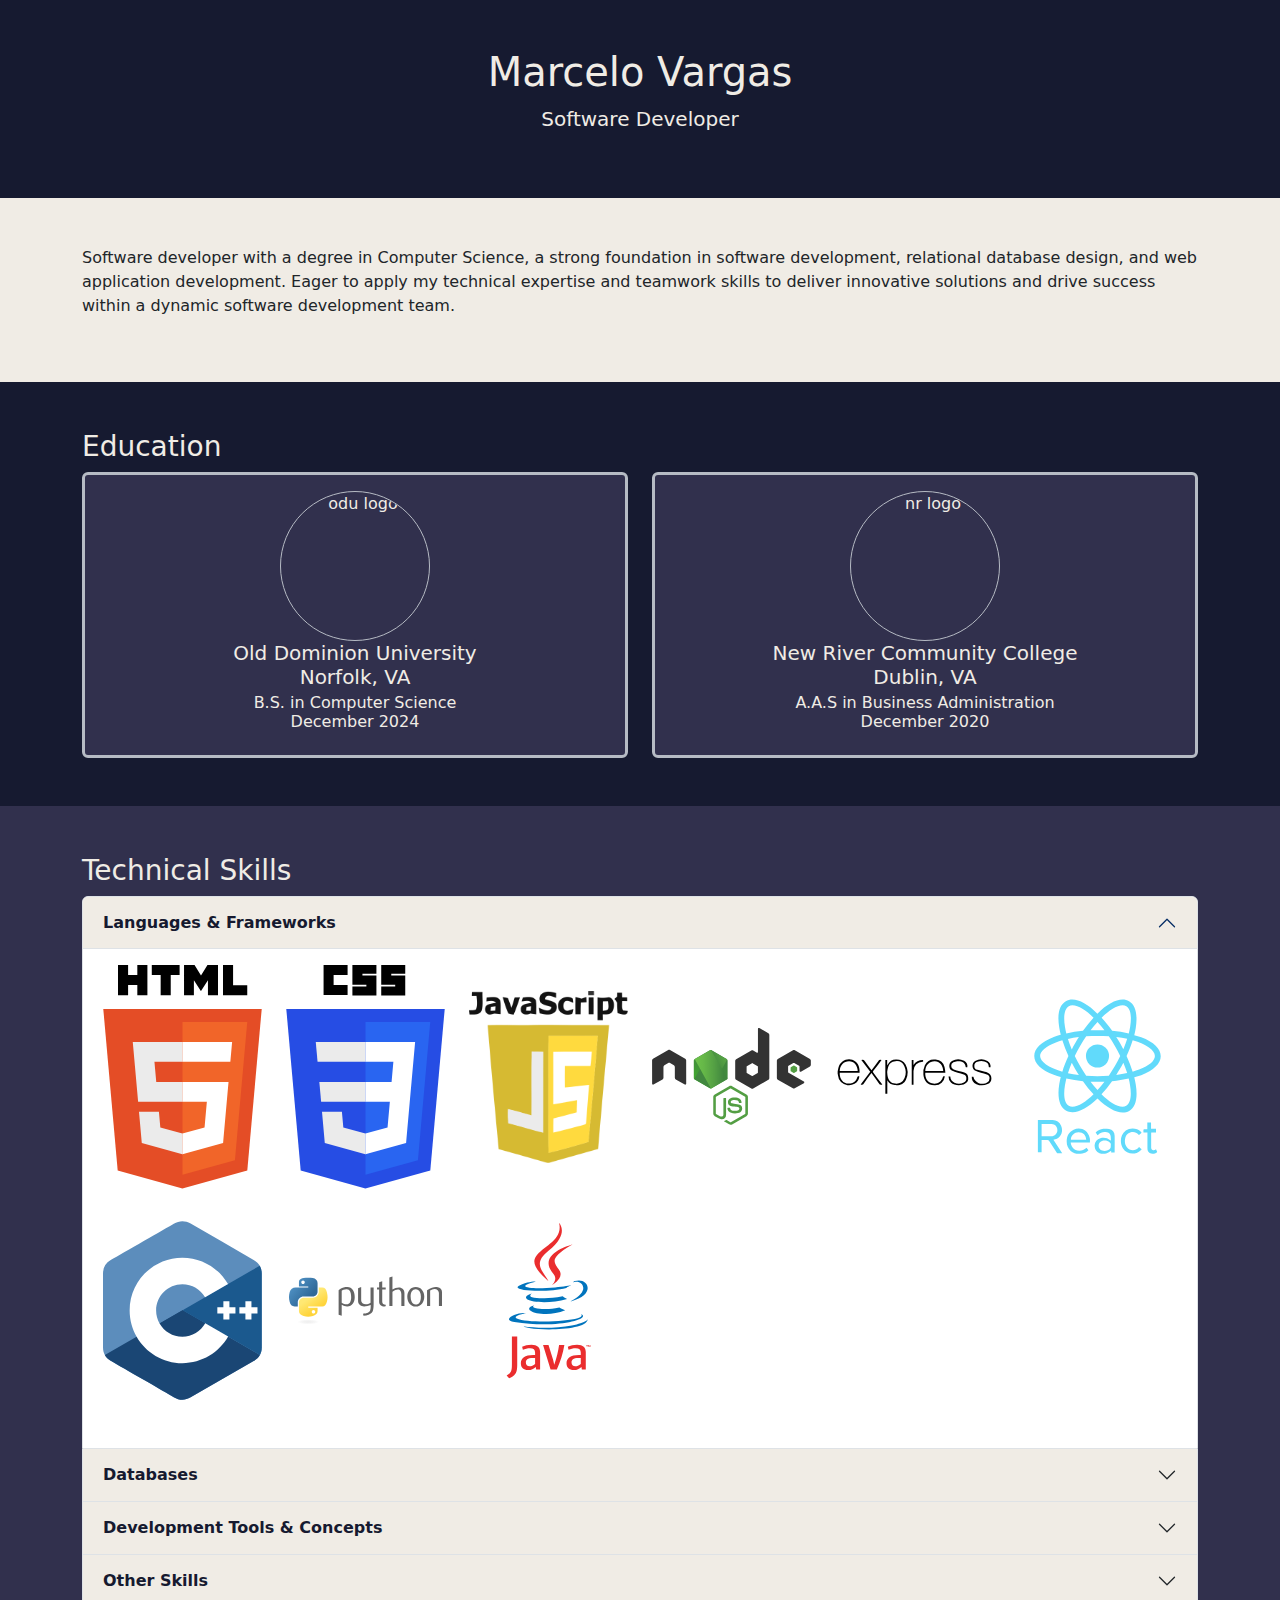
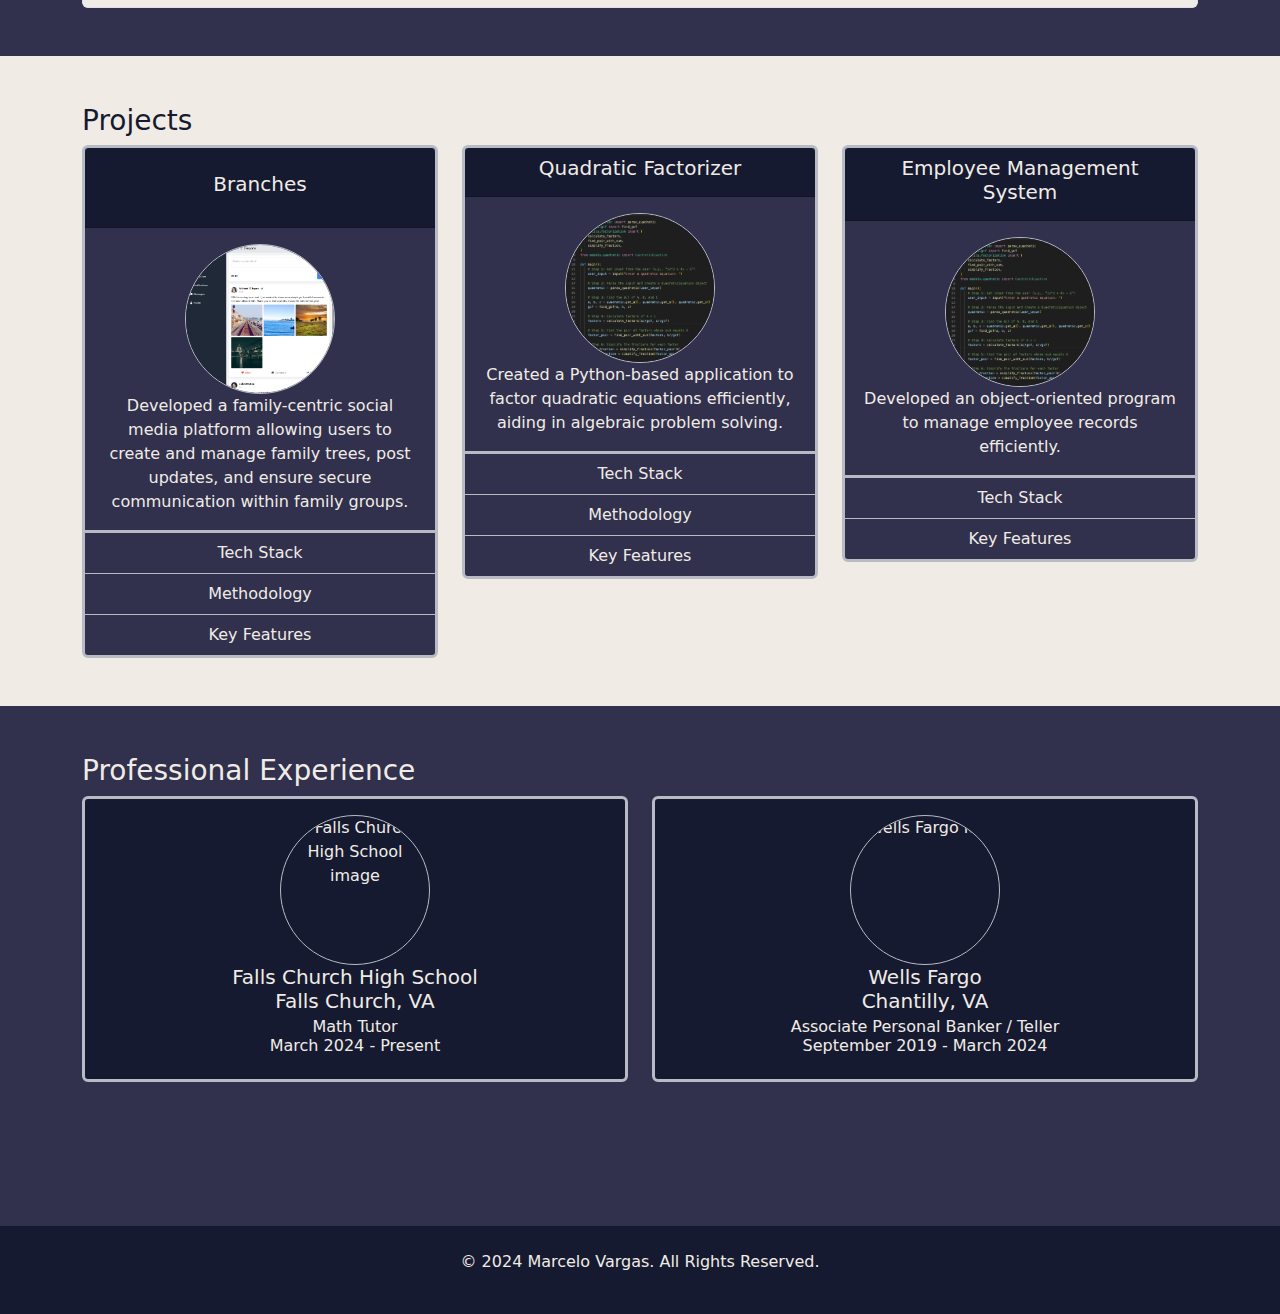
==== commit 2779954e: "Correct error in about me" ====
--- a/index.html
+++ b/index.html
@@ -22,7 +22,7 @@
 		<div class = "container">
 			<p class = "text-dark-navy">
 				Software developer with a degree in Computer Science, a strong foundation in software development, 
-        relational database design, and web application development.Eager to apply my technical expertise 
+        relational database design, and web application development. Eager to apply my technical expertise 
         and teamwork skills to deliver innovative solutions and drive success within a dynamic software 
         development team.
 			</p>
